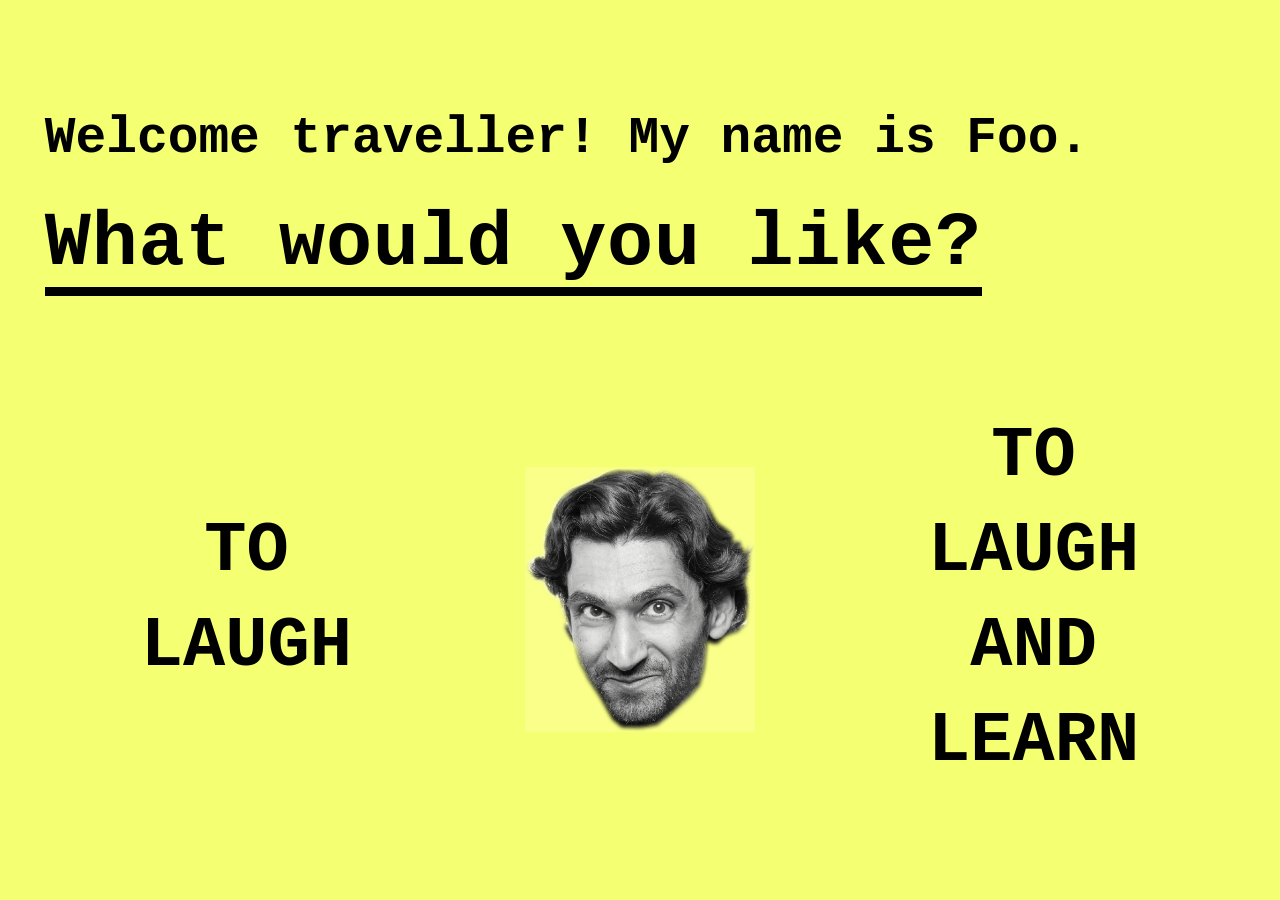
==== index.html @ 0ca9395b "initial" ====
<!doctype html>
<html lang="en">
<head>
  <meta charset="utf-8" />
  <meta name="viewport" content="width=device-width, initial-scale=1" />
  <title>Foo | Laugh / Learn</title>
  <link rel="stylesheet" href="styles.css" />
</head>
<body class="home-page">
  <main class="home-wrap">
    <section class="hero" aria-labelledby="main-title">
      <p class="intro">Welcome traveller! My name is Foo.</p>
      <h1 id="main-title">What would you like?</h1>

      <nav class="choice-grid" aria-label="Choose what you are looking for">
        <a class="choice choice-left" href="laugh.html" aria-label="Go to comedy projects">
          <span>TO</span>
          <span>LAUGH</span>
        </a>

        <img src="assets/foo-face.png" alt="Foo making a mischievous face" class="face" />

        <a class="choice choice-right" href="learn.html" aria-label="Go to workshops and talks">
          <span>TO</span>
          <span>LAUGH</span>
          <span>AND</span>
          <span>LEARN</span>
        </a>
      </nav>
    </section>
  </main>
</body>
</html>
---- styles.css ----
:root {
  --bg: #f4ff72;
  --text: #000;
  --banner: #000;
  --banner-text: #fff;
  --max: 1280px;
}

* {
  box-sizing: border-box;
}

html {
  min-height: 100%;
}

body {
  min-height: 100vh;
  margin: 0;
  background: var(--bg);
  color: var(--text);
  font-family: "Courier New", Courier, monospace;
  font-weight: 800;
}

a {
  color: inherit;
  text-decoration-thickness: 0.08em;
  text-underline-offset: 0.12em;
}

a:hover,
a:focus-visible {
  background: #000;
  color: var(--bg);
  outline: none;
}

.home-wrap,
.page-wrap {
  width: min(var(--max), calc(100% - 7vw));
  margin: 0 auto;
}

.home-wrap {
  min-height: 100vh;
  display: grid;
  align-items: center;
  padding: 5rem 0;
}

.hero {
  width: 100%;
}

.intro {
  margin: 0 0 2.3rem;
  font-size: clamp(1.7rem, 4vw, 4rem);
  line-height: 1.05;
}

.hero h1,
.content-page h1 {
  margin: 0;
  font-size: clamp(2.4rem, 6vw, 6rem);
  line-height: 1.06;
  letter-spacing: 0.01em;
}

.hero h1 {
  display: inline-block;
  border-bottom: 0.13em solid currentColor;
  padding-bottom: 0.04em;
}

.choice-grid {
  display: grid;
  grid-template-columns: 1fr auto 1fr;
  gap: clamp(2rem, 6vw, 7rem);
  align-items: center;
  margin-top: clamp(4rem, 9vw, 9rem);
}

.choice {
  display: flex;
  flex-direction: column;
  align-items: center;
  gap: 0.25em;
  font-size: clamp(2.1rem, 5.5vw, 5.5rem);
  line-height: 1.1;
  text-align: center;
  text-decoration: none;
  padding: 0.1em 0.2em;
}

.choice span {
  display: block;
}

.choice-left {
  justify-self: center;
}

.choice-right {
  justify-self: center;
}

.face {
  width: clamp(120px, 18vw, 250px);
  height: auto;
  display: block;
}

.content-page {
  padding: 4.8rem 0 11rem;
}

.back-link {
  display: inline-block;
  margin-bottom: 2rem;
  font-size: clamp(1rem, 1.6vw, 1.3rem);
  text-transform: uppercase;
}

.split-content {
  display: grid;
  grid-template-columns: minmax(0, 1fr) minmax(180px, 270px);
  gap: clamp(2rem, 5vw, 5rem);
  align-items: center;
  margin-top: 3.5rem;
}

.big-list {
  margin: 3.5rem 0 0;
  padding-left: 2rem;
  font-size: clamp(1.05rem, 2.15vw, 2rem);
  line-height: 1.35;
}

.big-list li + li {
  margin-top: 2rem;
}

.big-list p {
  margin: 0.45rem 0;
}

.line-link {
  font-style: italic;
}

.poster-link {
  display: block;
}

.poster-link img {
  width: 100%;
  display: block;
}

.learn-page .big-list {
  max-width: 1120px;
}

.udemy-label {
  margin: 1rem 0 0;
  font-size: clamp(1.05rem, 2.15vw, 2rem);
}

.udemy-row {
  display: grid;
  grid-template-columns: minmax(260px, 1fr) minmax(240px, 0.7fr);
  gap: clamp(1.5rem, 5vw, 6rem);
  align-items: end;
  margin-top: 0.5rem;
}

.udemy-card img,
.udemy-thumb img {
  display: block;
  width: 100%;
}

.bottom-banner {
  position: fixed;
  left: 0;
  right: 0;
  bottom: 0;
  background: var(--banner);
  color: var(--banner-text);
  padding: 1.55rem 0;
}

.bottom-banner p {
  width: min(var(--max), calc(100% - 7vw));
  margin: 0 auto;
  font-size: clamp(1.15rem, 2.4vw, 2.2rem);
  line-height: 1.3;
  font-style: italic;
}

.bottom-banner a:hover,
.bottom-banner a:focus-visible {
  background: var(--bg);
  color: #000;
}

@media (max-width: 760px) {
  .home-wrap {
    align-items: start;
    padding-top: 3rem;
  }

  .choice-grid {
    grid-template-columns: 1fr;
    gap: 2rem;
    margin-top: 3rem;
  }

  .face {
    order: -1;
    justify-self: center;
    width: min(45vw, 180px);
  }

  .choice {
    width: 100%;
    border: 0.12em solid currentColor;
    padding: 0.45em;
  }

  .split-content,
  .udemy-row {
    grid-template-columns: 1fr;
  }

  .poster-link {
    max-width: 260px;
  }

  .content-page {
    padding-top: 2rem;
    padding-bottom: 13rem;
  }

  .bottom-banner {
    position: static;
    margin-top: -9rem;
  }
}
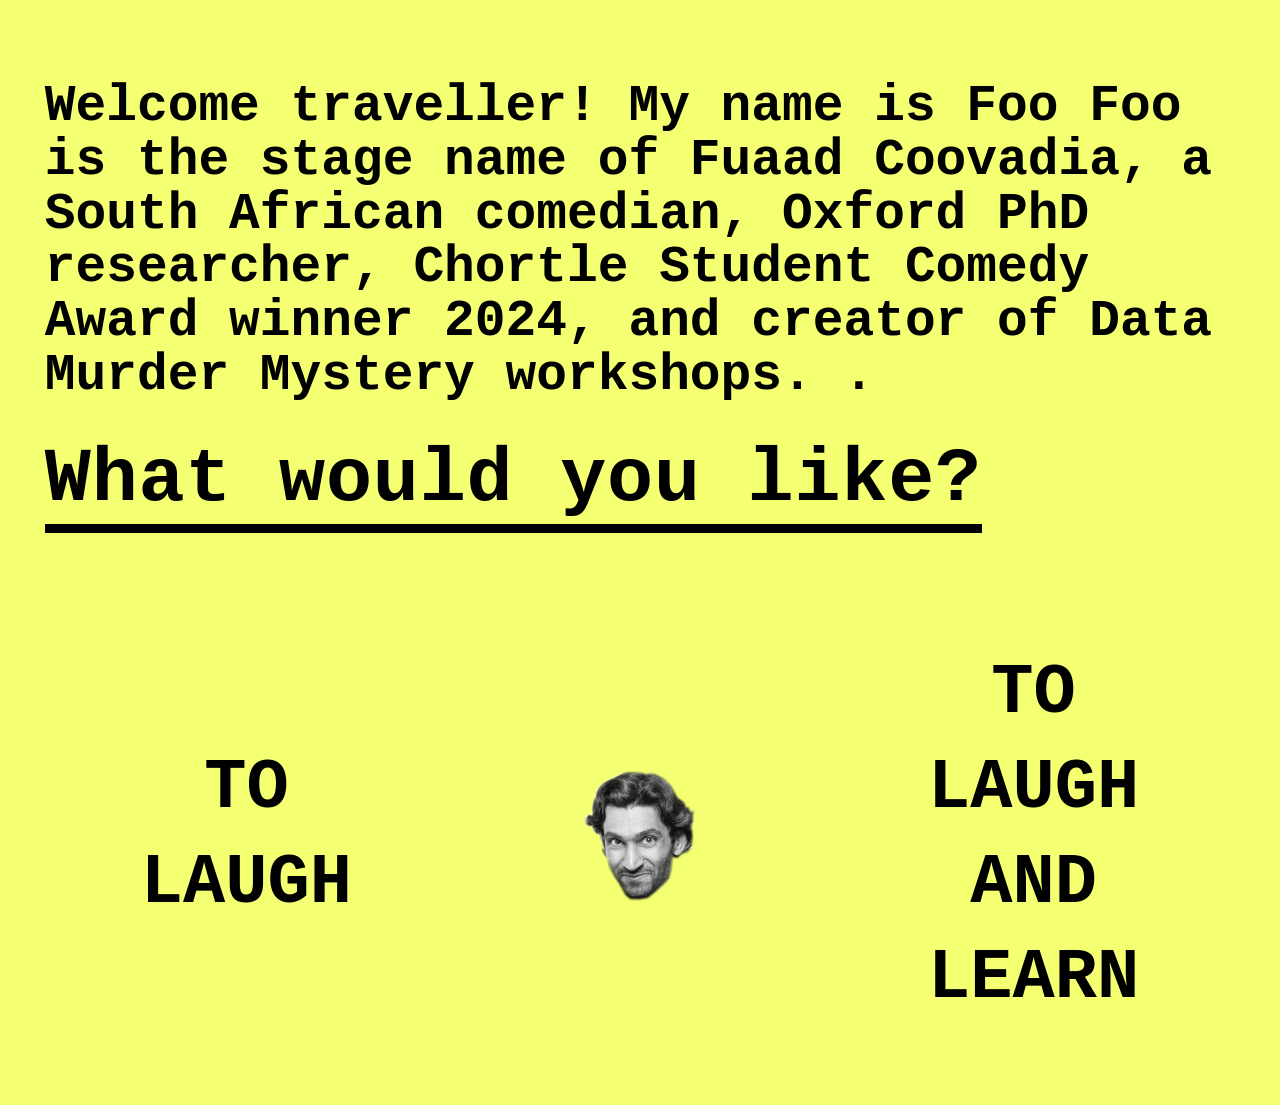
==== commit 423b3eda: "changed seo hover text" ====
--- a/index.html
+++ b/index.html
@@ -9,7 +9,17 @@
 <body class="home-page">
   <main class="home-wrap">
     <section class="hero" aria-labelledby="main-title">
-      <p class="intro">Welcome traveller! My name is Foo.</p>
+      <p class="intro">
+  Welcome traveller! My name is 
+  <span class="foo-hover" tabindex="0">
+    Foo
+    <span class="foo-tooltip" role="tooltip">
+      Foo is the stage name of Fuaad Coovadia, a South African comedian,
+      Oxford PhD researcher, Chortle Student Comedy Award winner 2024,
+      and creator of Data Murder Mystery workshops.
+    </span>
+  </span>.
+</p>
       <h1 id="main-title">What would you like?</h1>
 
       <nav class="choice-grid" aria-label="Choose what you are looking for">
--- a/styles.css
+++ b/styles.css
@@ -247,4 +247,40 @@
     position: static;
     margin-top: -9rem;
   }
-}
+.foo-hover {
+  position: relative;
+  display: inline-block;
+  cursor: help;
+  text-decoration: underline;
+  text-decoration-thickness: 0.08em;
+  text-underline-offset: 0.15em;
+}
+
+.foo-tooltip {
+  position: absolute;
+  left: 50%;
+  top: 125%;
+  transform: translateX(-50%);
+  width: min(340px, 80vw);
+  background: #000;
+  color: #f6ff6b;
+  border: 3px solid #000;
+  padding: 1rem;
+  font-size: clamp(0.85rem, 1.6vw, 1rem);
+  line-height: 1.35;
+  text-align: left;
+  z-index: 20;
+  opacity: 0;
+  visibility: hidden;
+  pointer-events: none;
+  box-shadow: 8px 8px 0 rgba(0, 0, 0, 0.25);
+}
+
+.foo-hover:hover .foo-tooltip,
+.foo-hover:focus .foo-tooltip,
+.foo-hover:focus-within .foo-tooltip {
+  opacity: 1;
+  visibility: visible;
+}
+
+}
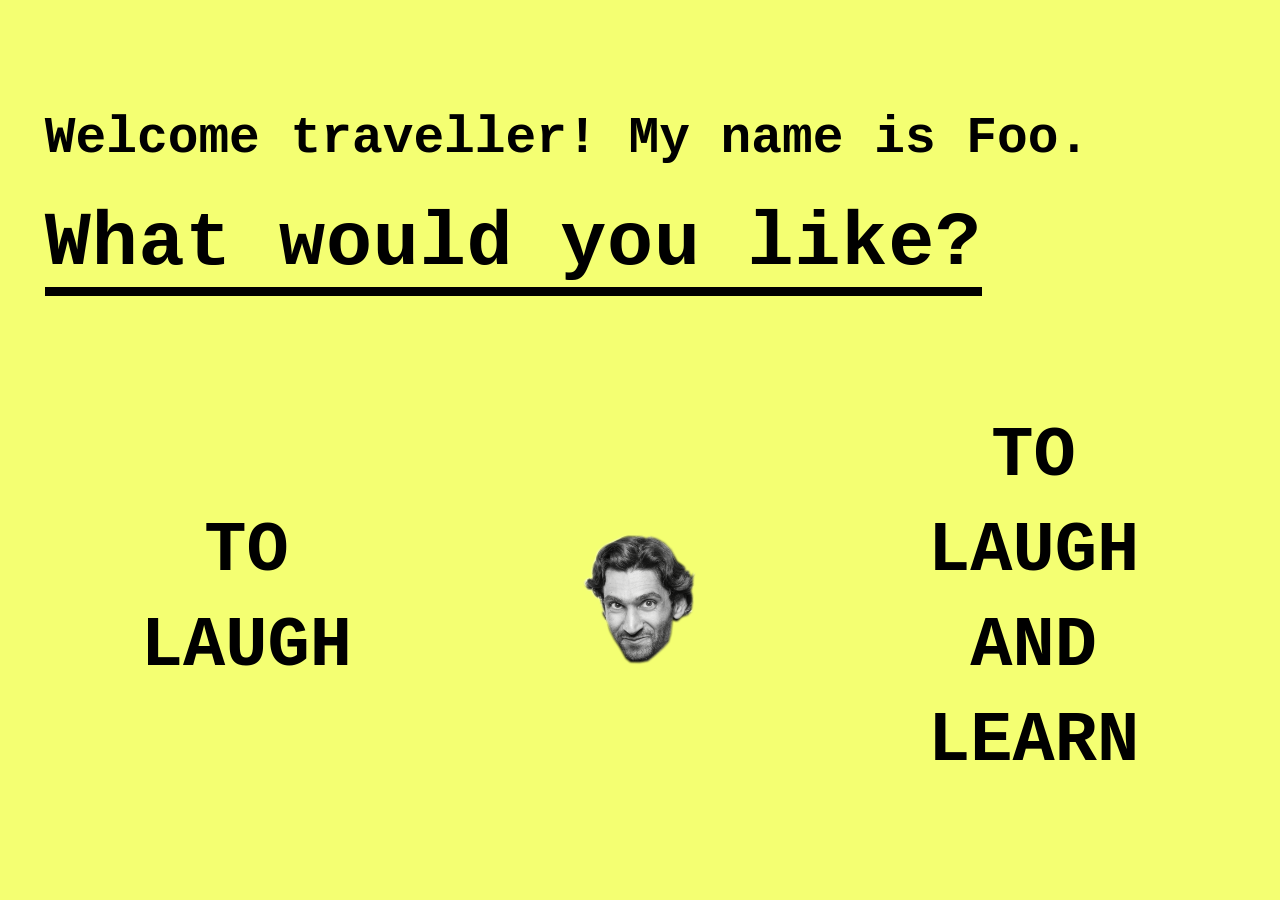
==== commit 7e7a5ae8: "hovertooltipv2" ====
--- a/index.html
+++ b/index.html
@@ -10,16 +10,12 @@
   <main class="home-wrap">
     <section class="hero" aria-labelledby="main-title">
       <p class="intro">
-  Welcome traveller! My name is 
-  <span class="foo-hover" tabindex="0">
-    Foo
-    <span class="foo-tooltip" role="tooltip">
-      Foo is the stage name of Fuaad Coovadia, a South African comedian,
-      Oxford PhD researcher, Chortle Student Comedy Award winner 2024,
-      and creator of Data Murder Mystery workshops.
-    </span>
-  </span>.
-</p>
+        Welcome traveller! My name is 
+        <span 
+          class="foo-hover"
+          data-tooltip="Foo is the stage name of Fuaad Coovadia, a South African comedian, Oxford PhD researcher, Chortle Student Comedy Award winner 2024, and creator of Data Murder Mystery workshops."
+        >Foo</span>.
+      </p>
       <h1 id="main-title">What would you like?</h1>
 
       <nav class="choice-grid" aria-label="Choose what you are looking for">
--- a/styles.css
+++ b/styles.css
@@ -247,7 +247,8 @@
     position: static;
     margin-top: -9rem;
   }
-.foo-hover {
+  
+ .foo-hover {
   position: relative;
   display: inline-block;
   cursor: help;
@@ -256,31 +257,27 @@
   text-underline-offset: 0.15em;
 }
 
-.foo-tooltip {
+.foo-hover::after {
+  content: attr(data-tooltip);
+  display: none;
   position: absolute;
-  left: 50%;
-  top: 125%;
-  transform: translateX(-50%);
-  width: min(340px, 80vw);
+  left: 0;
+  top: 100%;
+  margin-top: 0.5rem;
+  width: min(360px, 80vw);
   background: #000;
   color: #f6ff6b;
   border: 3px solid #000;
   padding: 1rem;
-  font-size: clamp(0.85rem, 1.6vw, 1rem);
+  font-size: 1rem;
   line-height: 1.35;
   text-align: left;
-  z-index: 20;
-  opacity: 0;
-  visibility: hidden;
-  pointer-events: none;
+  z-index: 999;
   box-shadow: 8px 8px 0 rgba(0, 0, 0, 0.25);
 }
 
-.foo-hover:hover .foo-tooltip,
-.foo-hover:focus .foo-tooltip,
-.foo-hover:focus-within .foo-tooltip {
-  opacity: 1;
-  visibility: visible;
-}
-
-}
+.foo-hover:hover::after {
+  display: block;
+}
+
+}
